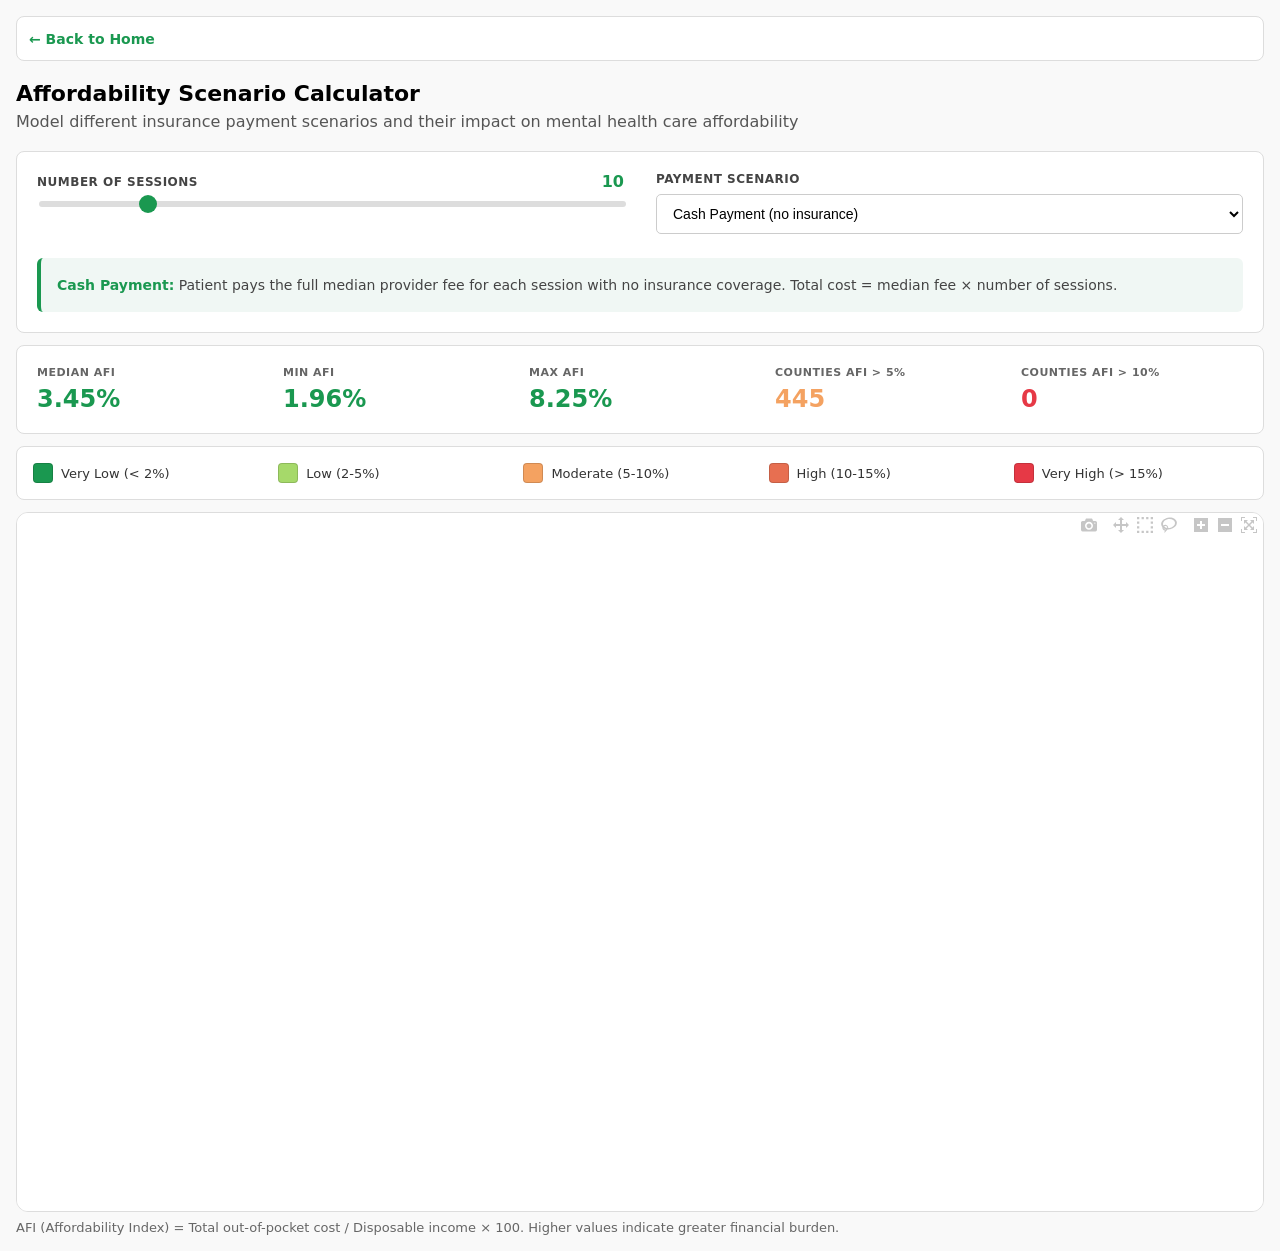
==== calculator.html @ 79640a9a "Improve winsorization: apply consistently across map, stats, and hover display - Add quantileSorted," ====
<!DOCTYPE html>
<html lang="en">
<head>
  <meta charset="utf-8" />
  <meta name="viewport" content="width=device-width, initial-scale=1" />
  <title>Affordability Scenario Calculator</title>
  <script src="https://cdn.plot.ly/plotly-2.35.2.min.js"></script>
  <style>
    :root { --max: 1400px; }
    * { box-sizing: border-box; }
    body {
      margin: 16px;
      font-family: system-ui, -apple-system, Segoe UI, Roboto, Arial, sans-serif;
      background-color: #f9f9f9;
    }

    nav {
      max-width: var(--max);
      margin: 0 auto 20px;
      padding: 12px;
      background-color: #fff;
      border-radius: 8px;
      border: 1px solid #ddd;
    }

    nav a {
      color: #1a9850;
      text-decoration: none;
      font-weight: 600;
      font-size: 14px;
      display: inline-flex;
      align-items: center;
      gap: 6px;
    }

    nav a:hover {
      text-decoration: underline;
    }

    header {
      max-width: var(--max);
      margin: 0 auto 10px;
    }

    h1 {
      margin: 0 0 6px;
      font-size: 22px;
    }

    p.sub {
      margin: 0;
      color: #555;
    }

    #controls {
      max-width: var(--max);
      margin: 20px auto 10px;
      padding: 20px;
      background-color: #fff;
      border-radius: 8px;
      border: 1px solid #ddd;
    }

    .control-row {
      display: flex;
      gap: 32px;
      margin-bottom: 24px;
      flex-wrap: wrap;
    }

    .control-group {
      display: flex;
      flex-direction: column;
      flex: 1;
      min-width: 250px;
    }

    .control-group label {
      font-size: 12px;
      font-weight: 600;
      color: #444;
      margin-bottom: 8px;
      text-transform: uppercase;
      letter-spacing: 0.5px;
    }

    .control-group select {
      font-size: 14px;
      padding: 10px 12px;
      border-radius: 5px;
      border: 1px solid #ccc;
      background-color: #fff;
    }

    .slider-group {
      display: flex;
      flex-direction: column;
      flex: 1;
      min-width: 250px;
    }

    .slider-header {
      display: flex;
      justify-content: space-between;
      align-items: center;
      margin-bottom: 8px;
    }

    .slider-header label {
      font-size: 12px;
      font-weight: 600;
      color: #444;
      text-transform: uppercase;
      letter-spacing: 0.5px;
    }

    .slider-value {
      font-size: 16px;
      font-weight: 700;
      color: #1a9850;
    }

    input[type="range"] {
      width: 100%;
      height: 6px;
      border-radius: 3px;
      background: #ddd;
      outline: none;
      -webkit-appearance: none;
    }

    input[type="range"]::-webkit-slider-thumb {
      -webkit-appearance: none;
      appearance: none;
      width: 18px;
      height: 18px;
      border-radius: 50%;
      background: #1a9850;
      cursor: pointer;
    }

    input[type="range"]::-moz-range-thumb {
      width: 18px;
      height: 18px;
      border-radius: 50%;
      background: #1a9850;
      cursor: pointer;
      border: none;
    }

    .scenario-description {
      background-color: #f0f7f4;
      padding: 16px;
      border-radius: 6px;
      border-left: 4px solid #1a9850;
      margin-top: 16px;
      font-size: 14px;
      color: #444;
      line-height: 1.6;
    }

    .scenario-description strong {
      color: #1a9850;
    }

    #stats-panel {
      max-width: var(--max);
      margin: 12px auto;
      padding: 20px;
      background-color: #fff;
      border-radius: 8px;
      border: 1px solid #ddd;
    }

    .stats-grid {
      display: grid;
      grid-template-columns: repeat(auto-fit, minmax(200px, 1fr));
      gap: 24px;
    }

    .stat-item {
      display: flex;
      flex-direction: column;
    }

    .stat-label {
      font-size: 11px;
      color: #666;
      font-weight: 600;
      text-transform: uppercase;
      letter-spacing: 0.5px;
      margin-bottom: 6px;
    }

    .stat-value {
      font-size: 24px;
      font-weight: 700;
      color: #1a9850;
    }

    .stat-value.warning {
      color: #f4a261;
    }

    .stat-value.alert {
      color: #e63946;
    }

    #map {
      width: 100%;
      height: 700px;
      max-width: var(--max);
      margin: 12px auto 0;
      border-radius: 12px;
      overflow: hidden;
      border: 1px solid #ddd;
    }

    .note {
      max-width: var(--max);
      margin: 8px auto;
      color: #666;
      font-size: 13px;
    }

    .loading {
      text-align: center;
      padding: 40px;
      color: #666;
    }

    /* Legend styles */
    #legend {
      max-width: var(--max);
      margin: 12px auto;
      display: grid;
      grid-template-columns: repeat(auto-fit, minmax(120px, 1fr));
      gap: 12px;
      padding: 16px;
      background-color: #fff;
      border-radius: 8px;
      border: 1px solid #ddd;
    }

    .legend-item {
      display: flex;
      align-items: center;
      gap: 8px;
    }

    .legend-swatch {
      width: 20px;
      height: 20px;
      border-radius: 4px;
      border: 1px solid rgba(0,0,0,0.15);
    }

    .legend-label {
      font-size: 13px;
      color: #333;
    }
  </style>
</head>
<body>
  <nav>
    <a href="index.html">← Back to Home</a>
  </nav>

  <header>
    <h1>Affordability Scenario Calculator</h1>
    <p class="sub">Model different insurance payment scenarios and their impact on mental health care affordability</p>
  </header>

  <div id="controls">
    <div class="control-row">
      <div class="slider-group">
        <div class="slider-header">
          <label for="sessions-slider">Number of Sessions</label>
          <span class="slider-value" id="sessions-value">10</span>
        </div>
        <input type="range" id="sessions-slider" min="1" max="52" value="10" step="1">
      </div>

      <div class="control-group">
        <label for="scenario-select">Payment Scenario</label>
        <select id="scenario-select">
          <option value="cash">Cash Payment (no insurance)</option>
          <option value="copay20">Copay: $20 per session</option>
          <option value="copay30">Copay: $30 per session</option>
          <option value="copay40">Copay: $40 per session</option>
          <option value="deductible1000">Deductible $1,000 + 20% coinsurance</option>
          <option value="deductible2000">Deductible $2,000 + 20% coinsurance</option>
          <option value="deductible3000">Deductible $3,000 + 20% coinsurance</option>
          <option value="sliding">Sliding Scale (30% discount)</option>
        </select>
      </div>
    </div>

    <div class="scenario-description" id="scenario-desc">
      Select a payment scenario to see the description.
    </div>
  </div>

  <div id="stats-panel">
    <div class="stats-grid">
      <div class="stat-item">
        <span class="stat-label">Median AFI</span>
        <span class="stat-value" id="median-afi">—</span>
      </div>
      <div class="stat-item">
        <span class="stat-label">Min AFI</span>
        <span class="stat-value" id="min-afi">—</span>
      </div>
      <div class="stat-item">
        <span class="stat-label">Max AFI</span>
        <span class="stat-value" id="max-afi">—</span>
      </div>
      <div class="stat-item">
        <span class="stat-label">Counties AFI > 5%</span>
        <span class="stat-value warning" id="high-burden">—</span>
      </div>
      <div class="stat-item">
        <span class="stat-label">Counties AFI > 10%</span>
        <span class="stat-value alert" id="severe-burden">—</span>
      </div>
    </div>
  </div>

  <div id="legend"></div>
  <div id="map"></div>
  <div class="note">AFI (Affordability Index) = Total out-of-pocket cost / Disposable income × 100. Higher values indicate greater financial burden.</div>

  <script>
  (async function () {
    const sessionsSlider = document.getElementById("sessions-slider");
    const sessionsValue = document.getElementById("sessions-value");
    const scenarioSelect = document.getElementById("scenario-select");
    const scenarioDesc = document.getElementById("scenario-desc");
    const mapDiv = document.getElementById("map");
    const legendDiv = document.getElementById("legend");

    const medianAfiEl = document.getElementById("median-afi");
    const minAfiEl = document.getElementById("min-afi");
    const maxAfiEl = document.getElementById("max-afi");
    const highBurdenEl = document.getElementById("high-burden");
    const severeBurdenEl = document.getElementById("severe-burden");

    let allFeatures = [];
    let cleanGeojson;

    // Scenario descriptions
    const scenarioDescriptions = {
      cash: "<strong>Cash Payment:</strong> Patient pays the full median provider fee for each session with no insurance coverage. Total cost = median fee × number of sessions.",
      copay20: "<strong>Copay $20:</strong> Patient pays a fixed $20 copayment per session. Insurance covers the remaining cost. Total cost = $20 × number of sessions.",
      copay30: "<strong>Copay $30:</strong> Patient pays a fixed $30 copayment per session. Insurance covers the remaining cost. Total cost = $30 × number of sessions.",
      copay40: "<strong>Copay $40:</strong> Patient pays a fixed $40 copayment per session. Insurance covers the remaining cost. Total cost = $40 × number of sessions.",
      deductible1000: "<strong>Deductible $1,000 + 20% Coinsurance:</strong> Patient pays the full cost until reaching $1,000 deductible, then pays 20% of remaining costs. Total cost = min(total allowed, $1,000) + 20% × max(total allowed - $1,000, 0).",
      deductible2000: "<strong>Deductible $2,000 + 20% Coinsurance:</strong> Patient pays the full cost until reaching $2,000 deductible, then pays 20% of remaining costs. Total cost = min(total allowed, $2,000) + 20% × max(total allowed - $2,000, 0).",
      deductible3000: "<strong>Deductible $3,000 + 20% Coinsurance:</strong> Patient pays the full cost until reaching $3,000 deductible, then pays 20% of remaining costs. Total cost = min(total allowed, $3,000) + 20% × max(total allowed - $3,000, 0).",
      sliding: "<strong>Sliding Scale:</strong> Discount based on county's percentage of providers offering sliding scale fees (average 30% discount). Total cost = median fee × (1 - 0.30 × pct_sliding_scale) × number of sessions."
    };

    try {
      mapDiv.innerHTML = '<div class="loading">Loading data...</div>';
      const url = "data/counties_with_data.geojson";
      const geojson = await fetch(url, { cache: "no-store" }).then(r => r.json());
      allFeatures = (geojson && geojson.features) ? geojson.features : [];

      allFeatures = allFeatures.filter(f => {
        const g = f && f.geometry;
        return g && g.type && Array.isArray(g.coordinates) && g.coordinates.length > 0;
      });

      cleanGeojson = { type: "FeatureCollection", features: allFeatures };

      // Normalize FIPS codes
      for (const f of cleanGeojson.features) {
        const p = f.properties || (f.properties = {});
        if (p.county_fips_str != null) {
          p.county_fips_str = String(p.county_fips_str).padStart(5, "0");
        }
      }
    } catch (err) {
      mapDiv.innerHTML = `<div class="loading"><h2>Error loading data</h2><p>${err.message}</p></div>`;
      return;
    }

    // AFI categories and colors
    const afiRanges = [
      { max: 2, label: "Very Low (< 2%)", color: "#1a9850" },
      { max: 5, label: "Low (2-5%)", color: "#a6d96a" },
      { max: 10, label: "Moderate (5-10%)", color: "#f4a261" },
      { max: 15, label: "High (10-15%)", color: "#e76f51" },
      { max: Infinity, label: "Very High (> 15%)", color: "#e63946" }
    ];

    function buildLegend() {
      legendDiv.innerHTML = "";
      for (const range of afiRanges) {
        const item = document.createElement("div");
        item.className = "legend-item";

        const swatch = document.createElement("div");
        swatch.className = "legend-swatch";
        swatch.style.backgroundColor = range.color;

        const label = document.createElement("span");
        label.className = "legend-label";
        label.textContent = range.label;

        item.appendChild(swatch);
        item.appendChild(label);
        legendDiv.appendChild(item);
      }
    }

    function calculateAFI(medianFee, disposableIncome, pctSlidingScale, sessions, scenario) {
      if (!medianFee || !disposableIncome || disposableIncome <= 0) return null;

      let outOfPocket = 0;

      switch (scenario) {
        case "cash":
          outOfPocket = medianFee * sessions;
          break;
        case "copay20":
          outOfPocket = 20 * sessions;
          break;
        case "copay30":
          outOfPocket = 30 * sessions;
          break;
        case "copay40":
          outOfPocket = 40 * sessions;
          break;
        case "deductible1000": {
          const totalAllowed = medianFee * sessions;
          const deductible = 1000;
          outOfPocket = Math.min(totalAllowed, deductible) + 0.20 * Math.max(totalAllowed - deductible, 0);
          break;
        }
        case "deductible2000": {
          const totalAllowed = medianFee * sessions;
          const deductible = 2000;
          outOfPocket = Math.min(totalAllowed, deductible) + 0.20 * Math.max(totalAllowed - deductible, 0);
          break;
        }
        case "deductible3000": {
          const totalAllowed = medianFee * sessions;
          const deductible = 3000;
          outOfPocket = Math.min(totalAllowed, deductible) + 0.20 * Math.max(totalAllowed - deductible, 0);
          break;
        }
        case "sliding": {
          let p = Number(pctSlidingScale || 0);
          if (p > 1) p = p / 100; // convert 0-100 to 0-1
          const discount = 0.30 * p;
          outOfPocket = medianFee * (1 - discount) * sessions;
          break;
        }
      }

      return (outOfPocket / disposableIncome) * 100;
    }

    function getColorForAFI(afi) {
      if (afi == null) return "#ededed";
      for (const range of afiRanges) {
        if (afi < range.max) return range.color;
      }
      return "#e63946";
    }

    function quantileSorted(arr, q) {
      // arr sorted ascending
      const n = arr.length;
      if (n === 0) return null;
      const pos = (n - 1) * q;
      const base = Math.floor(pos);
      const rest = pos - base;
      const next = arr[base + 1];
      return (next === undefined) ? arr[base] : arr[base] + rest * (next - arr[base]);
    }

    function medianSorted(arr) {
      const n = arr.length;
      if (n === 0) return 0;
      const mid = Math.floor(n / 2);
      return (n % 2 === 1) ? arr[mid] : (arr[mid - 1] + arr[mid]) / 2;
    }

    function clamp(x, lo, hi) {
      return Math.max(lo, Math.min(hi, x));
    }

    function updateMap() {
      const sessions = parseInt(sessionsSlider.value);
      const scenario = scenarioSelect.value;

      sessionsValue.textContent = sessions;
      scenarioDesc.innerHTML = scenarioDescriptions[scenario];

      // Calculate AFI for each county
      const countyData = [];
      for (const f of allFeatures) {
        const p = f.properties || {};
        const fips = p.county_fips_str; // already padded
        if (!fips) continue;

        const afi = calculateAFI(
          Number(p.median_fee),
          Number(p.disposable_income),
          p.pct_sliding_scale,
          sessions,
          scenario
        );

        if (afi != null) {
          countyData.push({
            fips: fips,
            state: p.State || "",
            afi: afi,
            medianFee: p.median_fee,
            disposableIncome: p.disposable_income
          });
        }
      }

      // --- Winsorize AFI across counties (e.g., 5th/95th) ---
      const afiRawSorted = countyData.map(d => d.afi).sort((a, b) => a - b);
      const n = afiRawSorted.length;

      let lo = null, hi = null;
      if (n > 0) {
        lo = quantileSorted(afiRawSorted, 0.05);
        hi = quantileSorted(afiRawSorted, 0.95);
      }

      // Attach winsorized AFI to each row and USE IT everywhere below
      for (const d of countyData) {
        d.afi_raw = d.afi;
        d.afi = (lo == null || hi == null) ? d.afi_raw : clamp(d.afi_raw, lo, hi);
        d.color = getColorForAFI(d.afi);
      }

      // --- Stats computed from winsorized AFI ---
      const afiWinSorted = countyData.map(d => d.afi).sort((a, b) => a - b);
      const median = medianSorted(afiWinSorted);
      const min = afiWinSorted[0] || 0;
      const max = afiWinSorted[afiWinSorted.length - 1] || 0;
      const highBurden = afiWinSorted.filter(v => v > 5).length;
      const severeBurden = afiWinSorted.filter(v => v > 10).length;

      medianAfiEl.textContent = median.toFixed(2) + "%";
      minAfiEl.textContent = min.toFixed(2) + "%";
      maxAfiEl.textContent = max.toFixed(2) + "%";
      highBurdenEl.textContent = highBurden.toLocaleString();
      severeBurdenEl.textContent = severeBurden.toLocaleString();

      // Group by color
      const colorGroups = {};
      for (const d of countyData) {
        if (!colorGroups[d.color]) colorGroups[d.color] = [];
        colorGroups[d.color].push(d);
      }

      // Create traces
      const traces = [];
      for (const [color, data] of Object.entries(colorGroups)) {
        traces.push({
          type: "choropleth",
          locations: data.map(d => d.fips),
          z: new Array(data.length).fill(1),
          geojson: cleanGeojson,
          featureidkey: "properties.county_fips_str",
          colorscale: [[0, color], [1, color]],
          showscale: false,
          marker: { line: { width: 0.3, color: "#999" } },
          customdata: data.map(d => [d.state, d.fips, d.afi, d.afi_raw, d.medianFee, d.disposableIncome]),
          hovertemplate:
            "<b>%{customdata[0]}</b><br>" +
            "FIPS: %{customdata[1]}<br>" +
            "AFI (winsorized): %{customdata[2]:.2f}%<br>" +
            "AFI (raw): %{customdata[3]:.2f}%<br>" +
            "Median Fee: $%{customdata[4]:,.0f}<br>" +
            "Disposable Income: $%{customdata[5]:,.0f}<extra></extra>",
          showlegend: false
        });
      }

      const layout = {
        dragmode: false,
        geo: {
          scope: "usa",
          projection: { type: "albers usa" },
          visible: false,
          showland: true,
          landcolor: "#e5e5e5",
          showlakes: true,
          lakecolor: "#ffffff",
          showcountries: true,
          countrycolor: "#999",
          showsubunits: true,
          subunitcolor: "#999"
        },
        margin: { l: 0, r: 0, t: 0, b: 0 }
      };

      const config = {
        responsive: true,
        displayModeBar: true,
        displaylogo: false
      };

      Plotly.newPlot(mapDiv, traces, layout, config);
    }

    buildLegend();
    updateMap();

    sessionsSlider.addEventListener("input", updateMap);
    scenarioSelect.addEventListener("change", updateMap);
  })();
  </script>
</body>
</html>
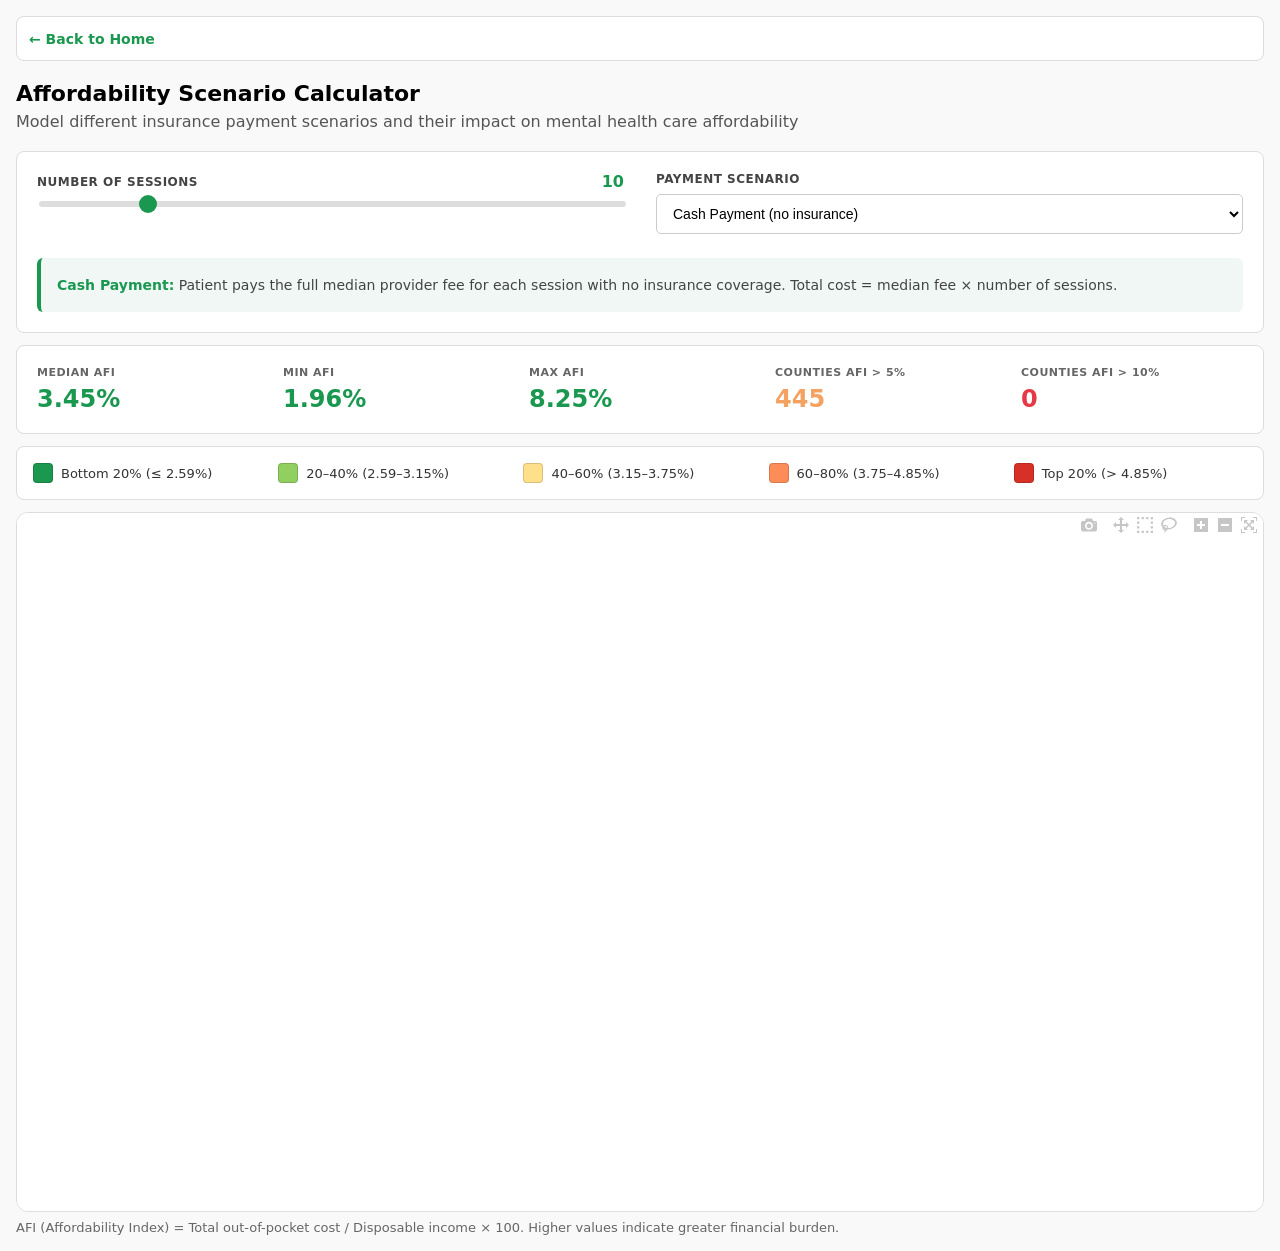
==== commit 6723d196: "Switch to quintile-based legend for relative affordability burden - Replace absolute AFI thresholds " ====
--- a/calculator.html
+++ b/calculator.html
@@ -385,28 +385,37 @@
       return;
     }
 
-    // AFI categories and colors
-    const afiRanges = [
-      { max: 2, label: "Very Low (< 2%)", color: "#1a9850" },
-      { max: 5, label: "Low (2-5%)", color: "#a6d96a" },
-      { max: 10, label: "Moderate (5-10%)", color: "#f4a261" },
-      { max: 15, label: "High (10-15%)", color: "#e76f51" },
-      { max: Infinity, label: "Very High (> 15%)", color: "#e63946" }
+    // Quintile-based color scheme for relative burden
+    const quintileColors = [
+      { label: "Bottom 20% (Lowest burden)", color: "#1a9850" },
+      { label: "20–40%", color: "#91cf60" },
+      { label: "40–60%", color: "#fee08b" },
+      { label: "60–80%", color: "#fc8d59" },
+      { label: "Top 20% (Highest burden)", color: "#d73027" }
     ];
 
-    function buildLegend() {
+    function buildLegend(q20, q40, q60, q80) {
       legendDiv.innerHTML = "";
-      for (const range of afiRanges) {
+
+      const labels = [
+        `Bottom 20% (≤ ${q20.toFixed(2)}%)`,
+        `20–40% (${q20.toFixed(2)}–${q40.toFixed(2)}%)`,
+        `40–60% (${q40.toFixed(2)}–${q60.toFixed(2)}%)`,
+        `60–80% (${q60.toFixed(2)}–${q80.toFixed(2)}%)`,
+        `Top 20% (> ${q80.toFixed(2)}%)`
+      ];
+
+      for (let i = 0; i < quintileColors.length; i++) {
         const item = document.createElement("div");
         item.className = "legend-item";
 
         const swatch = document.createElement("div");
         swatch.className = "legend-swatch";
-        swatch.style.backgroundColor = range.color;
+        swatch.style.backgroundColor = quintileColors[i].color;
 
         const label = document.createElement("span");
         label.className = "legend-label";
-        label.textContent = range.label;
+        label.textContent = labels[i];
 
         item.appendChild(swatch);
         item.appendChild(label);
@@ -462,12 +471,12 @@
       return (outOfPocket / disposableIncome) * 100;
     }
 
-    function getColorForAFI(afi) {
-      if (afi == null) return "#ededed";
-      for (const range of afiRanges) {
-        if (afi < range.max) return range.color;
-      }
-      return "#e63946";
+    function getQuintileBucket(value, q20, q40, q60, q80) {
+      if (value <= q20) return 0;
+      if (value <= q40) return 1;
+      if (value <= q60) return 2;
+      if (value <= q80) return 3;
+      return 4;
     }
 
     function quantileSorted(arr, q) {
@@ -539,11 +548,23 @@
       for (const d of countyData) {
         d.afi_raw = d.afi;
         d.afi = (lo == null || hi == null) ? d.afi_raw : clamp(d.afi_raw, lo, hi);
-        d.color = getColorForAFI(d.afi);
+      }
+
+      // --- Compute quintile cutpoints on winsorized AFI ---
+      const afiWinSorted = countyData.map(d => d.afi).sort((a, b) => a - b);
+
+      const q20 = quantileSorted(afiWinSorted, 0.20);
+      const q40 = quantileSorted(afiWinSorted, 0.40);
+      const q60 = quantileSorted(afiWinSorted, 0.60);
+      const q80 = quantileSorted(afiWinSorted, 0.80);
+
+      // Assign quintile bucket and color to each county
+      for (const d of countyData) {
+        d.quintile = getQuintileBucket(d.afi, q20, q40, q60, q80);
+        d.color = quintileColors[d.quintile].color;
       }
 
       // --- Stats computed from winsorized AFI ---
-      const afiWinSorted = countyData.map(d => d.afi).sort((a, b) => a - b);
       const median = medianSorted(afiWinSorted);
       const min = afiWinSorted[0] || 0;
       const max = afiWinSorted[afiWinSorted.length - 1] || 0;
@@ -575,12 +596,12 @@
           colorscale: [[0, color], [1, color]],
           showscale: false,
           marker: { line: { width: 0.3, color: "#999" } },
-          customdata: data.map(d => [d.state, d.fips, d.afi, d.afi_raw, d.medianFee, d.disposableIncome]),
+          customdata: data.map(d => [d.state, d.fips, d.afi, d.quintile + 1, d.medianFee, d.disposableIncome]),
           hovertemplate:
             "<b>%{customdata[0]}</b><br>" +
             "FIPS: %{customdata[1]}<br>" +
             "AFI (winsorized): %{customdata[2]:.2f}%<br>" +
-            "AFI (raw): %{customdata[3]:.2f}%<br>" +
+            "Quintile: %{customdata[3]} of 5<br>" +
             "Median Fee: $%{customdata[4]:,.0f}<br>" +
             "Disposable Income: $%{customdata[5]:,.0f}<extra></extra>",
           showlegend: false
@@ -612,9 +633,11 @@
       };
 
       Plotly.newPlot(mapDiv, traces, layout, config);
-    }
-
-    buildLegend();
+
+      // Update legend with quintile cutpoints
+      buildLegend(q20, q40, q60, q80);
+    }
+
     updateMap();
 
     sessionsSlider.addEventListener("input", updateMap);
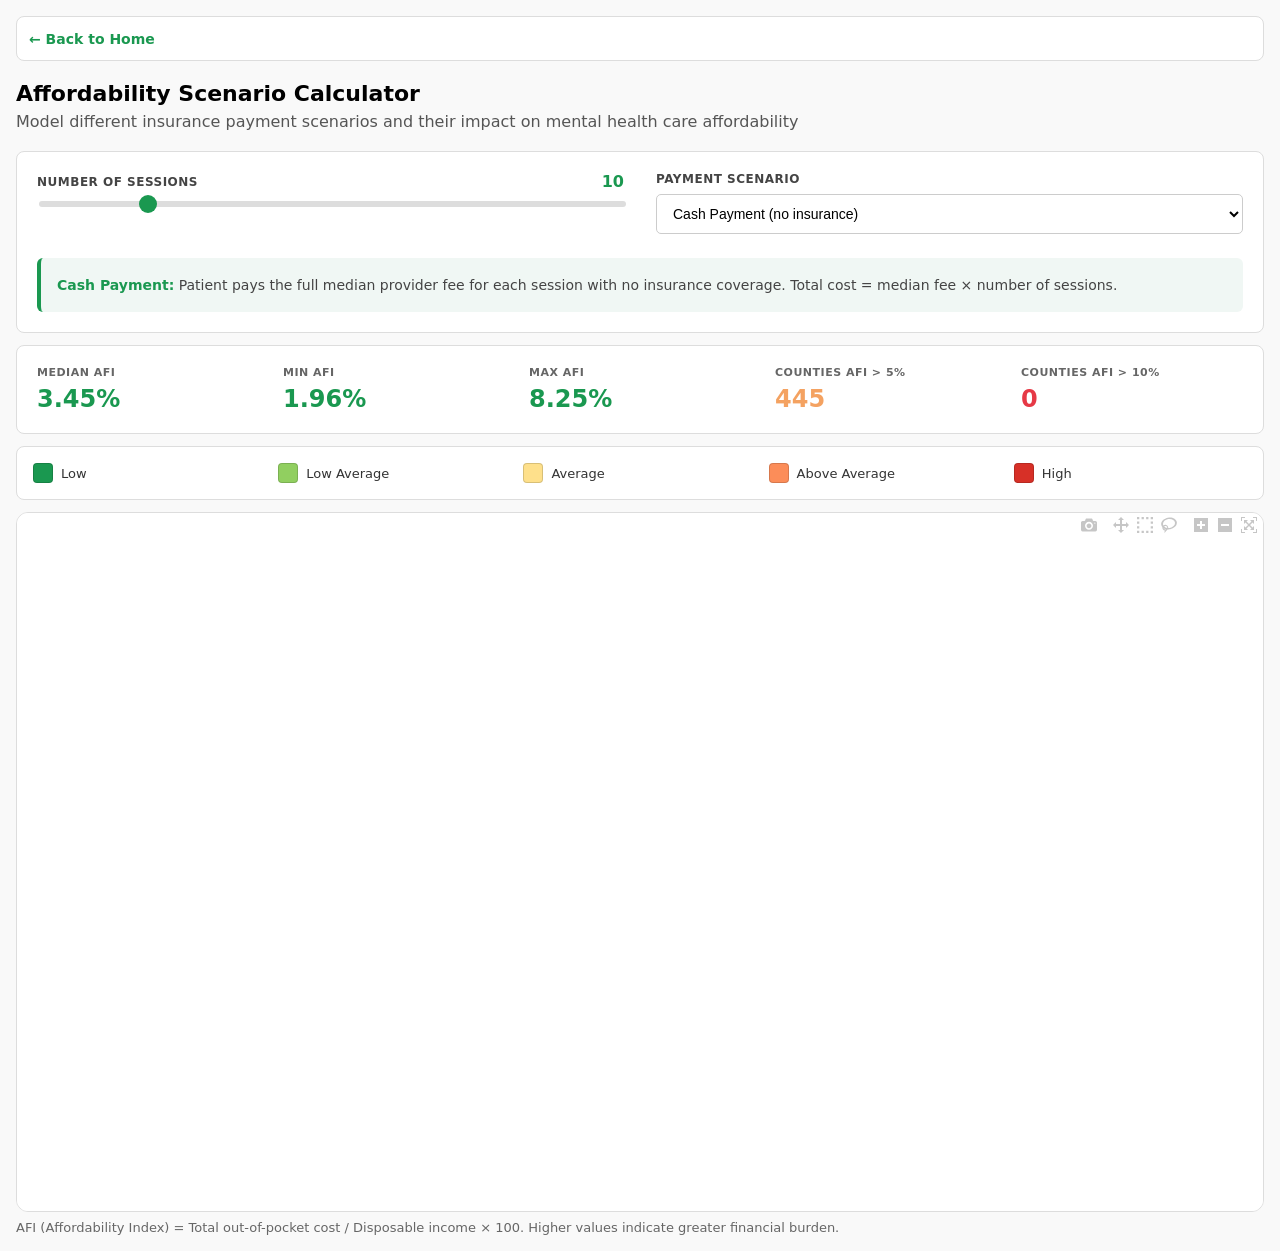
==== commit 7f7883ad: "Use categorical legend from map.html in calculator - Replace dynamic quintile cutpoints with static " ====
--- a/calculator.html
+++ b/calculator.html
@@ -385,37 +385,30 @@
       return;
     }
 
-    // Quintile-based color scheme for relative burden
-    const quintileColors = [
-      { label: "Bottom 20% (Lowest burden)", color: "#1a9850" },
-      { label: "20–40%", color: "#91cf60" },
-      { label: "40–60%", color: "#fee08b" },
-      { label: "60–80%", color: "#fc8d59" },
-      { label: "Top 20% (Highest burden)", color: "#d73027" }
-    ];
-
-    function buildLegend(q20, q40, q60, q80) {
+    // Category-based color scheme matching map.html
+    const categories = ["Low", "Low Average", "Average", "Above Average", "High"];
+    const categoryColors = {
+      "Low":           "#1a9850",
+      "Low Average":   "#91cf60",
+      "Average":       "#fee08b",
+      "Above Average": "#fc8d59",
+      "High":          "#d73027"
+    };
+
+    function buildLegend() {
       legendDiv.innerHTML = "";
 
-      const labels = [
-        `Bottom 20% (≤ ${q20.toFixed(2)}%)`,
-        `20–40% (${q20.toFixed(2)}–${q40.toFixed(2)}%)`,
-        `40–60% (${q40.toFixed(2)}–${q60.toFixed(2)}%)`,
-        `60–80% (${q60.toFixed(2)}–${q80.toFixed(2)}%)`,
-        `Top 20% (> ${q80.toFixed(2)}%)`
-      ];
-
-      for (let i = 0; i < quintileColors.length; i++) {
+      for (const cat of categories) {
         const item = document.createElement("div");
         item.className = "legend-item";
 
         const swatch = document.createElement("div");
         swatch.className = "legend-swatch";
-        swatch.style.backgroundColor = quintileColors[i].color;
+        swatch.style.backgroundColor = categoryColors[cat];
 
         const label = document.createElement("span");
         label.className = "legend-label";
-        label.textContent = labels[i];
+        label.textContent = cat;
 
         item.appendChild(swatch);
         item.appendChild(label);
@@ -471,12 +464,9 @@
       return (outOfPocket / disposableIncome) * 100;
     }
 
-    function getQuintileBucket(value, q20, q40, q60, q80) {
-      if (value <= q20) return 0;
-      if (value <= q40) return 1;
-      if (value <= q60) return 2;
-      if (value <= q80) return 3;
-      return 4;
+    function getCategoryFromQuintile(quintile) {
+      // Map quintile (0-4) to category labels
+      return categories[quintile];
     }
 
     function quantileSorted(arr, q) {
@@ -558,10 +548,17 @@
       const q60 = quantileSorted(afiWinSorted, 0.60);
       const q80 = quantileSorted(afiWinSorted, 0.80);
 
-      // Assign quintile bucket and color to each county
+      // Assign quintile bucket, category, and color to each county
       for (const d of countyData) {
-        d.quintile = getQuintileBucket(d.afi, q20, q40, q60, q80);
-        d.color = quintileColors[d.quintile].color;
+        // Determine quintile bucket (0-4)
+        if (d.afi <= q20) d.quintile = 0;
+        else if (d.afi <= q40) d.quintile = 1;
+        else if (d.afi <= q60) d.quintile = 2;
+        else if (d.afi <= q80) d.quintile = 3;
+        else d.quintile = 4;
+
+        d.category = getCategoryFromQuintile(d.quintile);
+        d.color = categoryColors[d.category];
       }
 
       // --- Stats computed from winsorized AFI ---
@@ -596,12 +593,12 @@
           colorscale: [[0, color], [1, color]],
           showscale: false,
           marker: { line: { width: 0.3, color: "#999" } },
-          customdata: data.map(d => [d.state, d.fips, d.afi, d.quintile + 1, d.medianFee, d.disposableIncome]),
+          customdata: data.map(d => [d.state, d.fips, d.afi, d.category, d.medianFee, d.disposableIncome]),
           hovertemplate:
             "<b>%{customdata[0]}</b><br>" +
             "FIPS: %{customdata[1]}<br>" +
-            "AFI (winsorized): %{customdata[2]:.2f}%<br>" +
-            "Quintile: %{customdata[3]} of 5<br>" +
+            "AFI: %{customdata[2]:.2f}%<br>" +
+            "Category: %{customdata[3]}<br>" +
             "Median Fee: $%{customdata[4]:,.0f}<br>" +
             "Disposable Income: $%{customdata[5]:,.0f}<extra></extra>",
           showlegend: false
@@ -633,11 +630,10 @@
       };
 
       Plotly.newPlot(mapDiv, traces, layout, config);
-
-      // Update legend with quintile cutpoints
-      buildLegend(q20, q40, q60, q80);
-    }
-
+    }
+
+    // Build legend once
+    buildLegend();
     updateMap();
 
     sessionsSlider.addEventListener("input", updateMap);
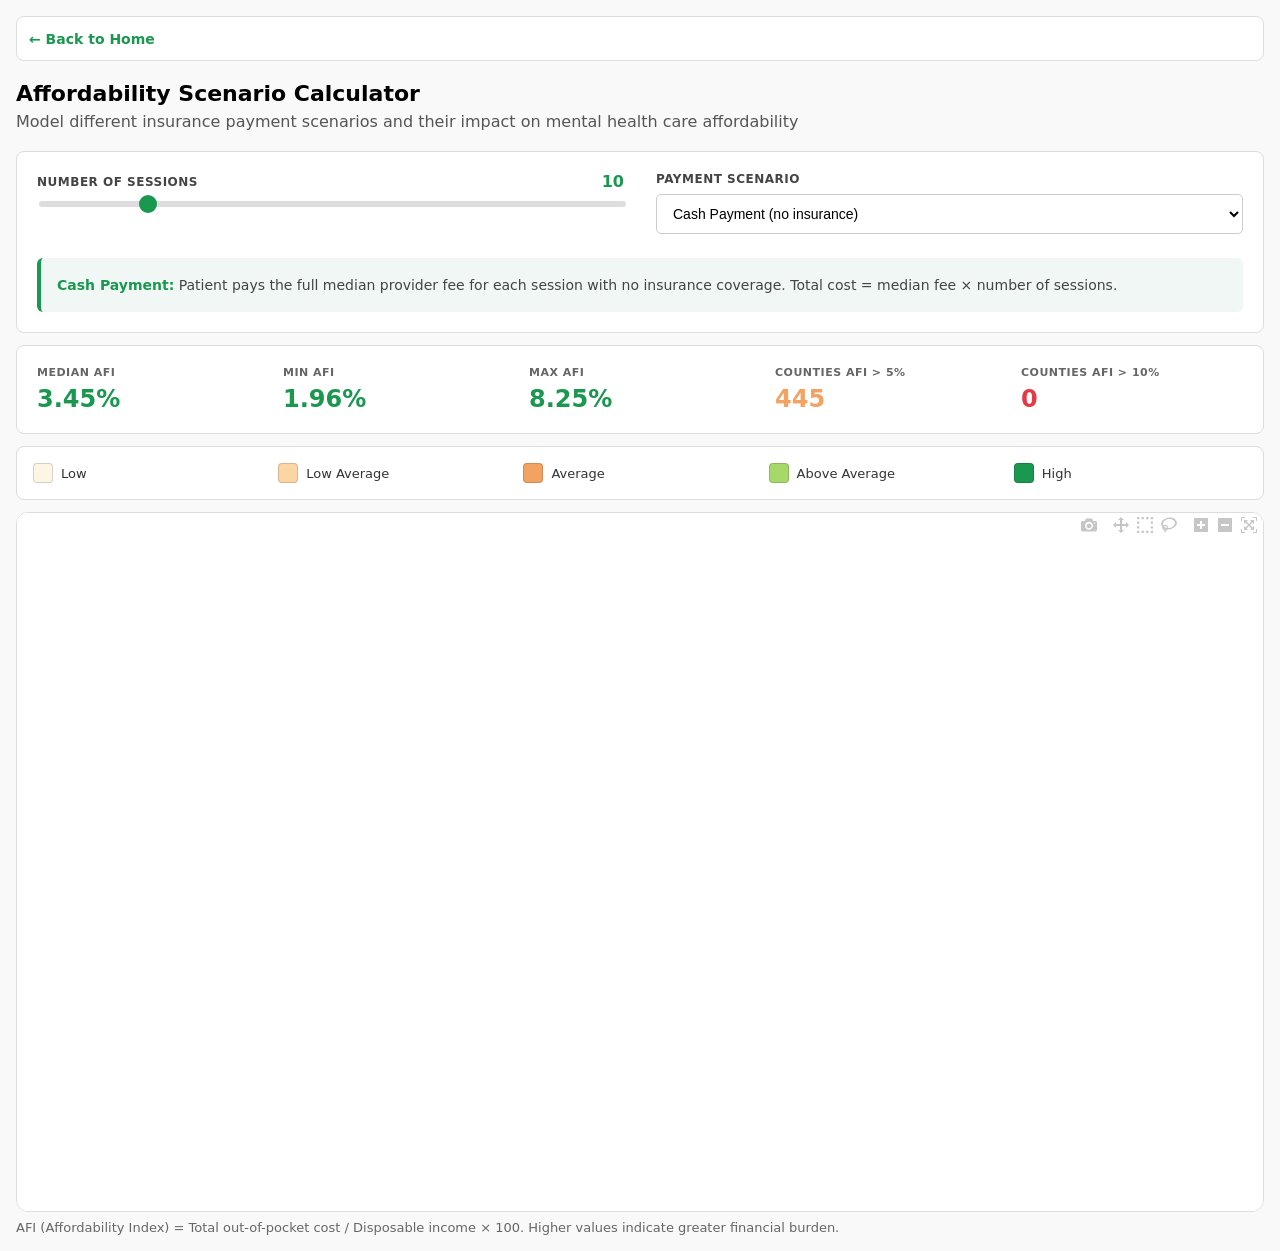
==== commit 2d5a3b4f: "Update color scheme: green for high accessibility, beige/orange for low - Low: #fef6e4 (pale sand - " ====
--- a/calculator.html
+++ b/calculator.html
@@ -388,11 +388,11 @@
     // Category-based color scheme matching map.html
     const categories = ["Low", "Low Average", "Average", "Above Average", "High"];
     const categoryColors = {
-      "Low":           "#1a9850",
-      "Low Average":   "#91cf60",
-      "Average":       "#fee08b",
-      "Above Average": "#fc8d59",
-      "High":          "#d73027"
+      "Low":           "#fef6e4",  // pale sand (very low accessibility / high burden)
+      "Low Average":   "#fcd5a5",  // warm tan
+      "Average":       "#f4a261",  // desert orange
+      "Above Average": "#a6d96a",  // fresh green
+      "High":          "#1a9850"   // lush deep green (best accessibility / low burden)
     };
 
     function buildLegend() {
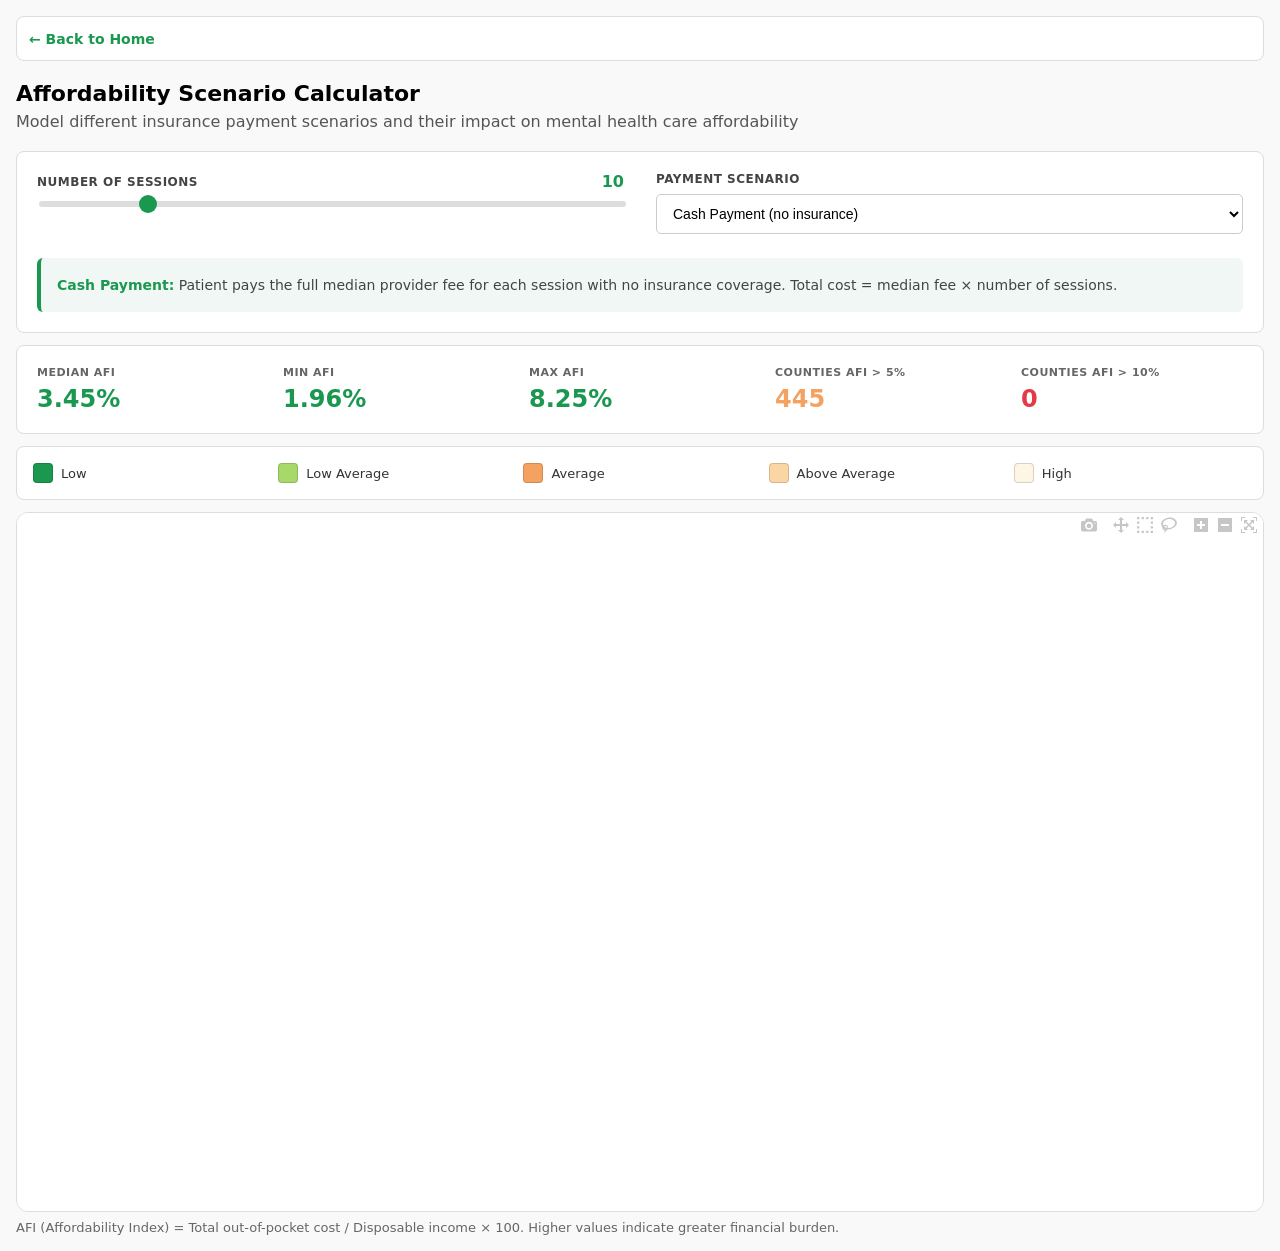
==== commit 90c01443: "Reverse color scheme in calculator for AFI burden interpretation - Low AFI (low burden) = green #1a9" ====
--- a/calculator.html
+++ b/calculator.html
@@ -385,14 +385,15 @@
       return;
     }
 
-    // Category-based color scheme matching map.html
+    // Category-based color scheme (reversed from map.html for AFI burden interpretation)
+    // In calculator: Low AFI = low burden (green), High AFI = high burden (beige)
     const categories = ["Low", "Low Average", "Average", "Above Average", "High"];
     const categoryColors = {
-      "Low":           "#fef6e4",  // pale sand (very low accessibility / high burden)
-      "Low Average":   "#fcd5a5",  // warm tan
+      "Low":           "#1a9850",  // lush deep green (low AFI = low burden)
+      "Low Average":   "#a6d96a",  // fresh green
       "Average":       "#f4a261",  // desert orange
-      "Above Average": "#a6d96a",  // fresh green
-      "High":          "#1a9850"   // lush deep green (best accessibility / low burden)
+      "Above Average": "#fcd5a5",  // warm tan
+      "High":          "#fef6e4"   // pale sand (high AFI = high burden)
     };
 
     function buildLegend() {
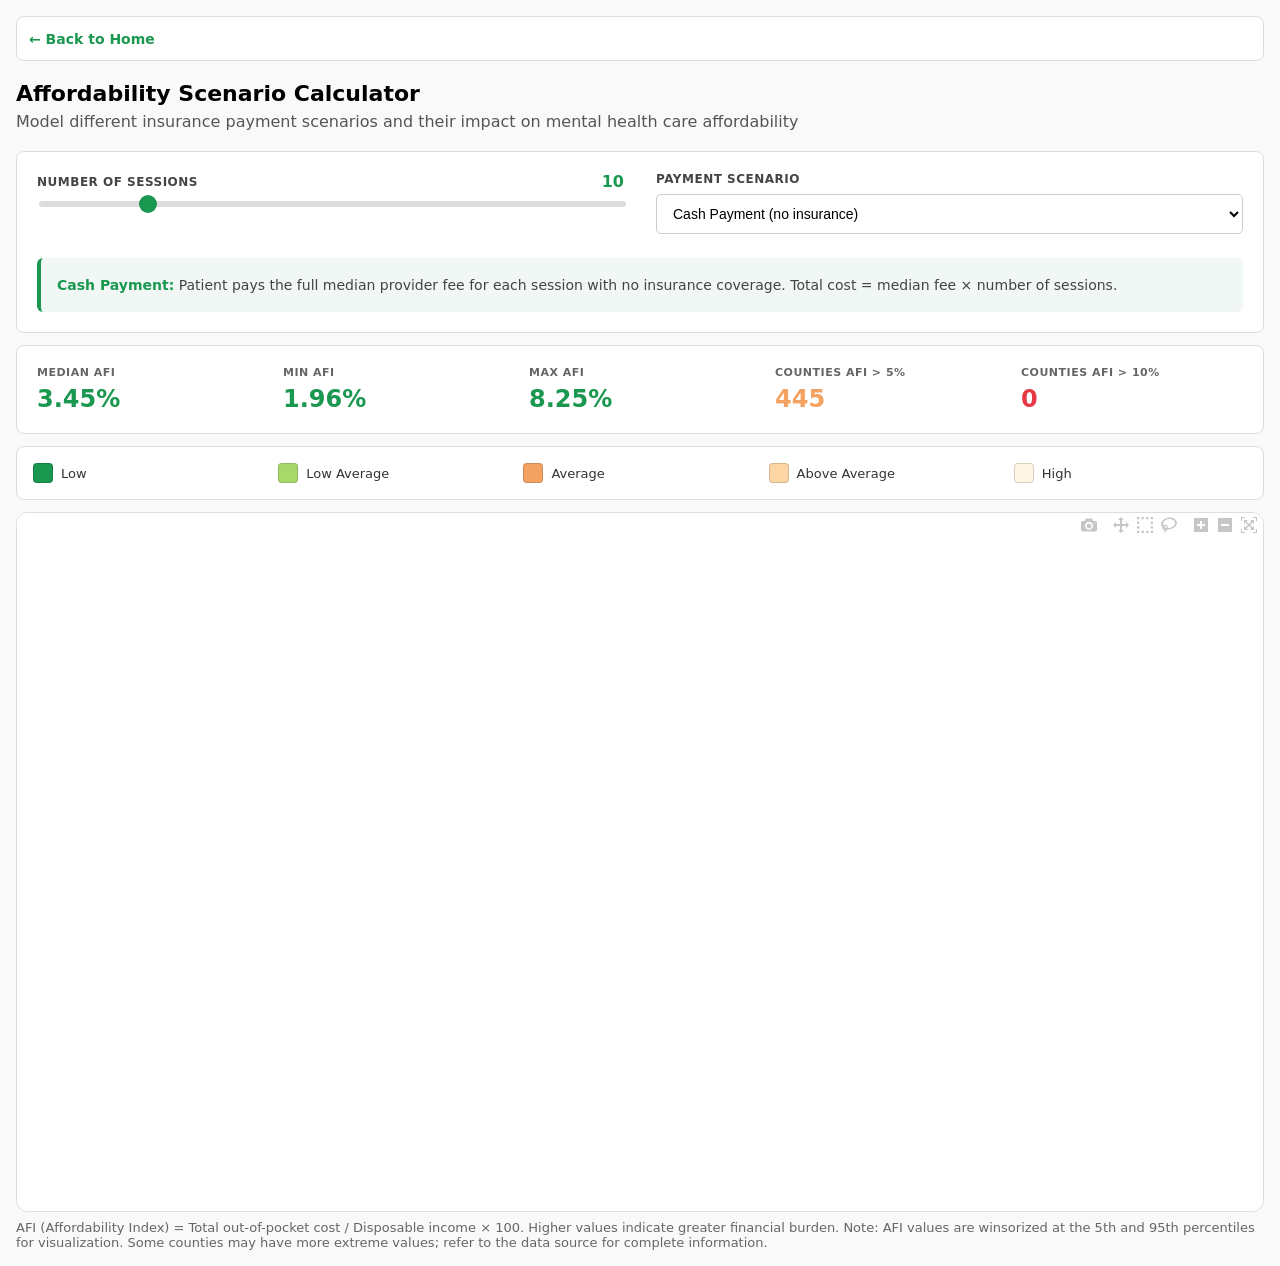
==== commit 6c7edda1: "Add winsorization annotation to calculator AFI note" ====
--- a/calculator.html
+++ b/calculator.html
@@ -328,7 +328,7 @@
 
   <div id="legend"></div>
   <div id="map"></div>
-  <div class="note">AFI (Affordability Index) = Total out-of-pocket cost / Disposable income × 100. Higher values indicate greater financial burden.</div>
+  <div class="note">AFI (Affordability Index) = Total out-of-pocket cost / Disposable income × 100. Higher values indicate greater financial burden. Note: AFI values are winsorized at the 5th and 95th percentiles for visualization. Some counties may have more extreme values; refer to the data source for complete information.</div>
 
   <script>
   (async function () {
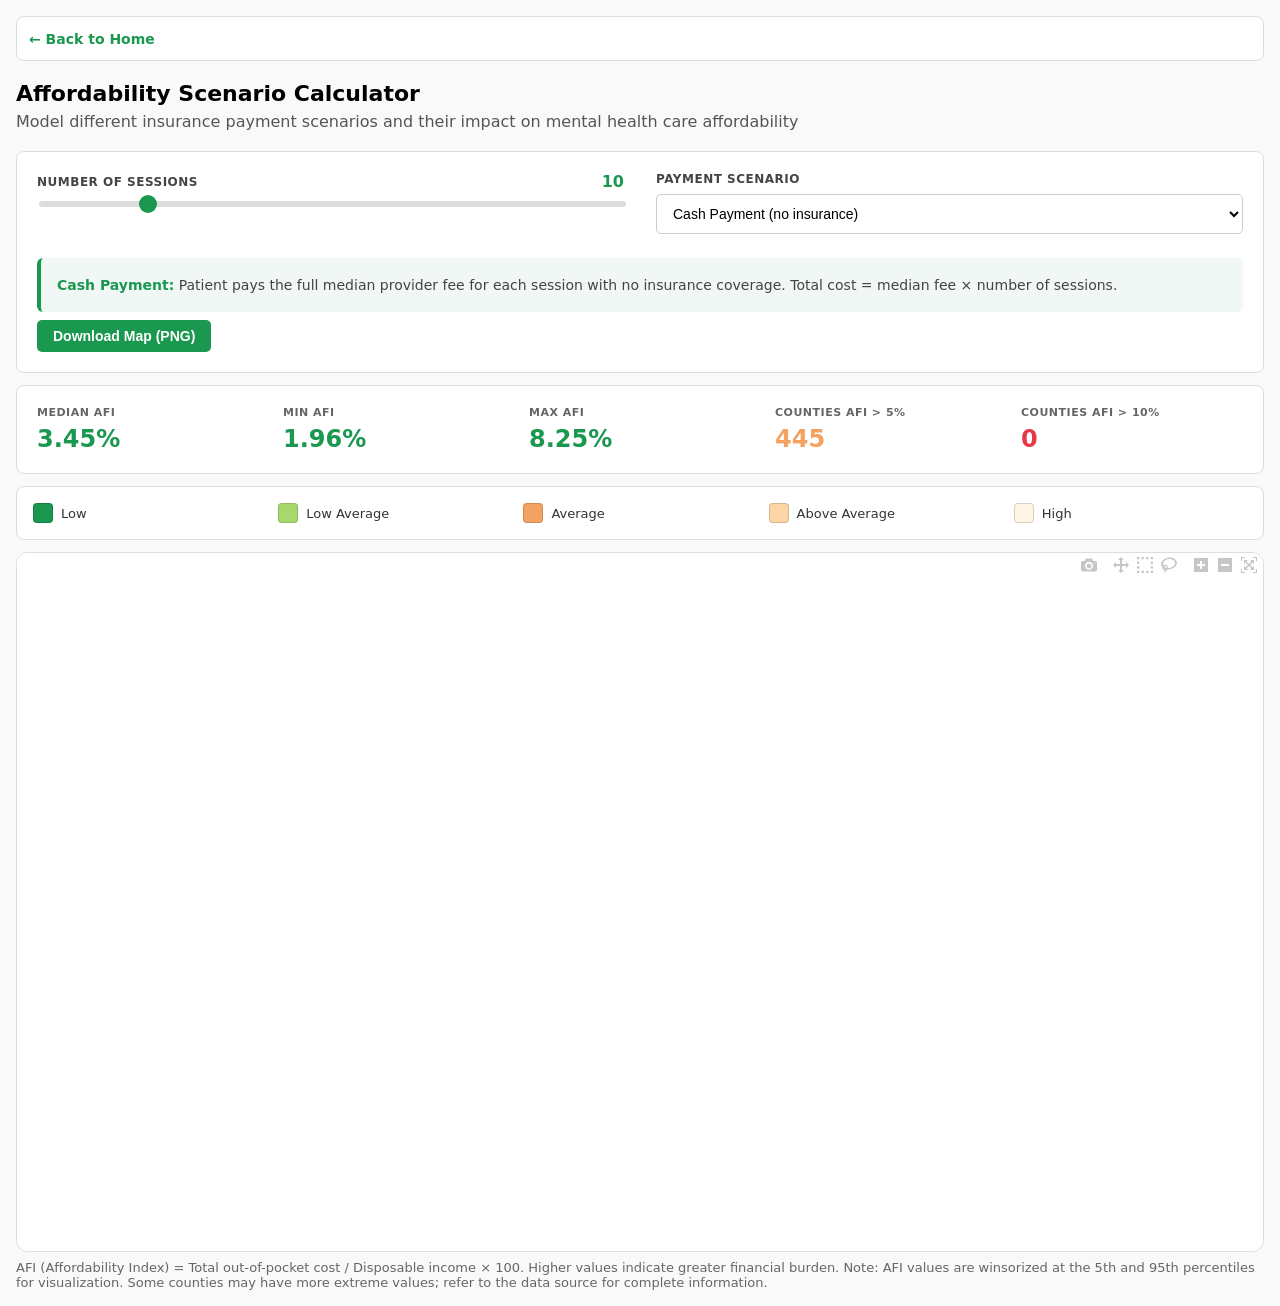
==== commit 2227858c: "Add download functionality, data source citations, and methodology section - Add PNG download button" ====
--- a/calculator.html
+++ b/calculator.html
@@ -206,6 +206,22 @@
       color: #e63946;
     }
 
+    .download-btn {
+      padding: 8px 16px;
+      background-color: #1a9850;
+      color: white;
+      border: none;
+      border-radius: 5px;
+      font-size: 14px;
+      font-weight: 600;
+      cursor: pointer;
+      margin-top: 8px;
+    }
+
+    .download-btn:hover {
+      background-color: #157a3f;
+    }
+
     #map {
       width: 100%;
       height: 700px;
@@ -299,6 +315,8 @@
     <div class="scenario-description" id="scenario-desc">
       Select a payment scenario to see the description.
     </div>
+
+    <button id="download-btn" class="download-btn">Download Map (PNG)</button>
   </div>
 
   <div id="stats-panel">
@@ -639,6 +657,21 @@
 
     sessionsSlider.addEventListener("input", updateMap);
     scenarioSelect.addEventListener("change", updateMap);
+
+    // Download button functionality
+    const downloadBtn = document.getElementById("download-btn");
+    downloadBtn.addEventListener("click", () => {
+      const sessions = sessionsSlider.value;
+      const scenario = scenarioSelect.options[scenarioSelect.selectedIndex].text;
+      const filename = `affordability_calculator_${sessions}sessions_${scenario.replace(/[^a-zA-Z0-9]/g, '_')}_${new Date().toISOString().split('T')[0]}.png`;
+
+      Plotly.downloadImage(mapDiv, {
+        format: 'png',
+        width: 1400,
+        height: 700,
+        filename: filename
+      });
+    });
   })();
   </script>
 </body>
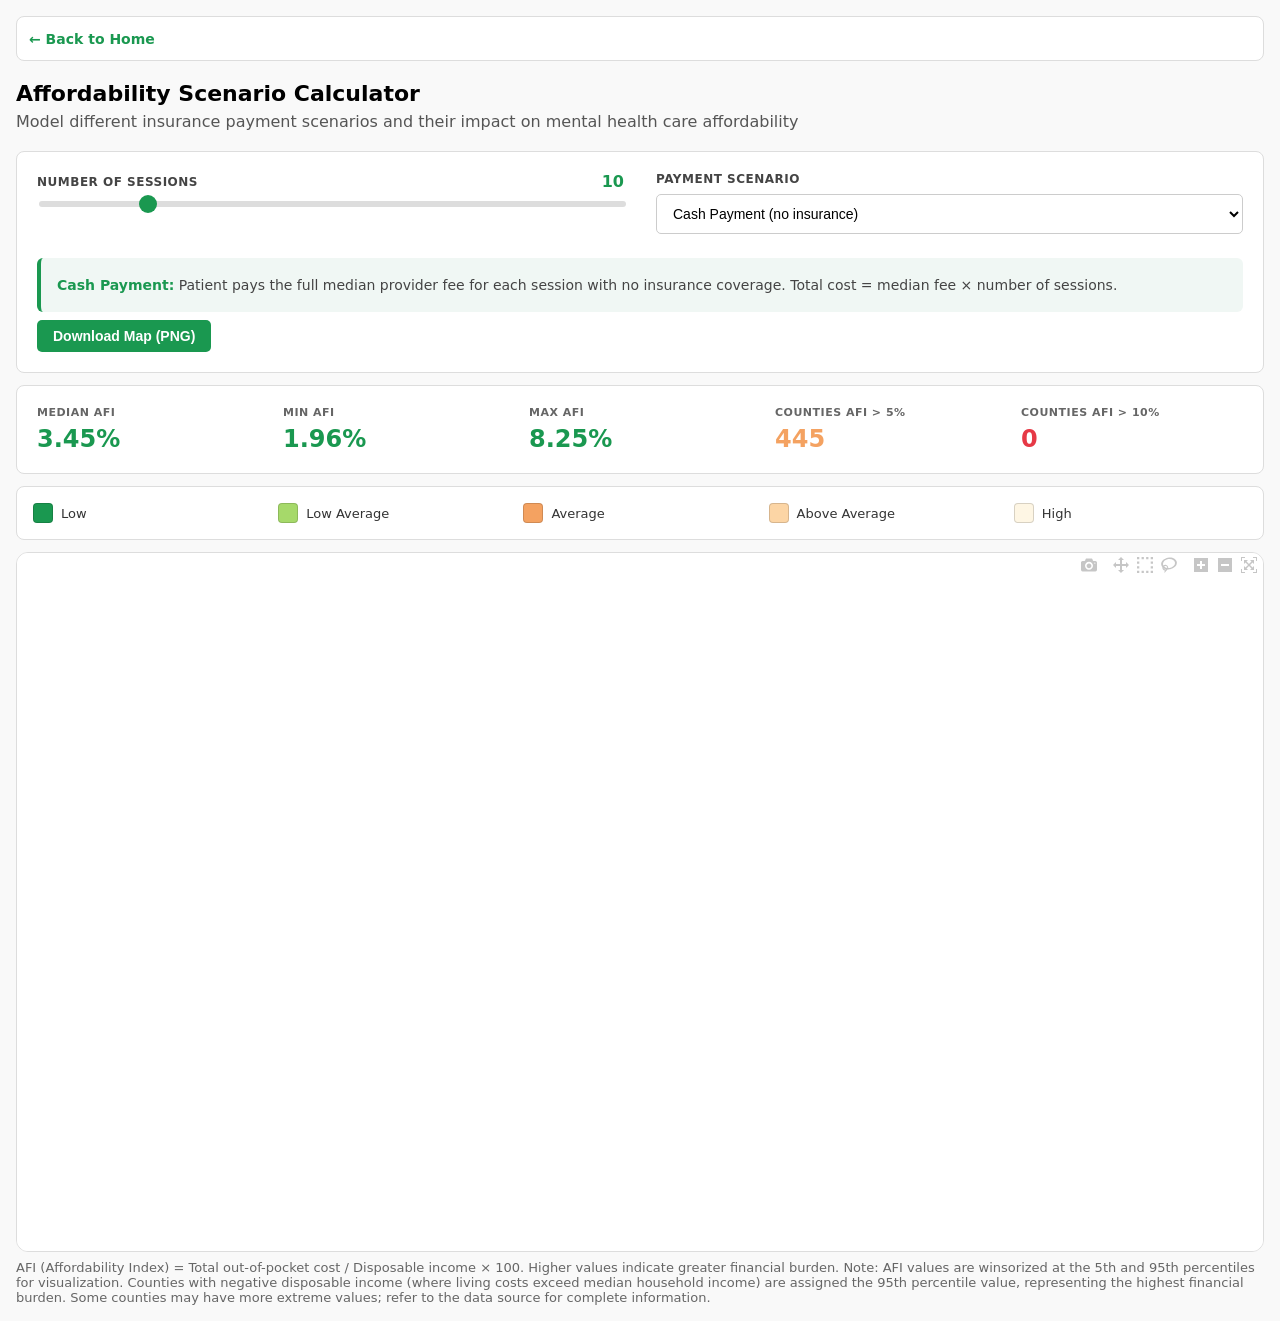
==== commit c9defc12: "Update winsorization to handle negative disposable income Counties with negative disposable income (" ====
--- a/calculator.html
+++ b/calculator.html
@@ -346,7 +346,7 @@
 
   <div id="legend"></div>
   <div id="map"></div>
-  <div class="note">AFI (Affordability Index) = Total out-of-pocket cost / Disposable income × 100. Higher values indicate greater financial burden. Note: AFI values are winsorized at the 5th and 95th percentiles for visualization. Some counties may have more extreme values; refer to the data source for complete information.</div>
+  <div class="note">AFI (Affordability Index) = Total out-of-pocket cost / Disposable income × 100. Higher values indicate greater financial burden. Note: AFI values are winsorized at the 5th and 95th percentiles for visualization. Counties with negative disposable income (where living costs exceed median household income) are assigned the 95th percentile value, representing the highest financial burden. Some counties may have more extreme values; refer to the data source for complete information.</div>
 
   <script>
   (async function () {
@@ -554,9 +554,16 @@
       }
 
       // Attach winsorized AFI to each row and USE IT everywhere below
+      // Negative AFI values (negative disposable income) are mapped to upper quantile (worst affordability)
       for (const d of countyData) {
         d.afi_raw = d.afi;
-        d.afi = (lo == null || hi == null) ? d.afi_raw : clamp(d.afi_raw, lo, hi);
+        if (lo == null || hi == null) {
+          d.afi = d.afi_raw;
+        } else if (d.afi_raw < 0) {
+          d.afi = hi;  // negative values → upper quantile
+        } else {
+          d.afi = clamp(d.afi_raw, lo, hi);  // standard winsorization
+        }
       }
 
       // --- Compute quintile cutpoints on winsorized AFI ---
